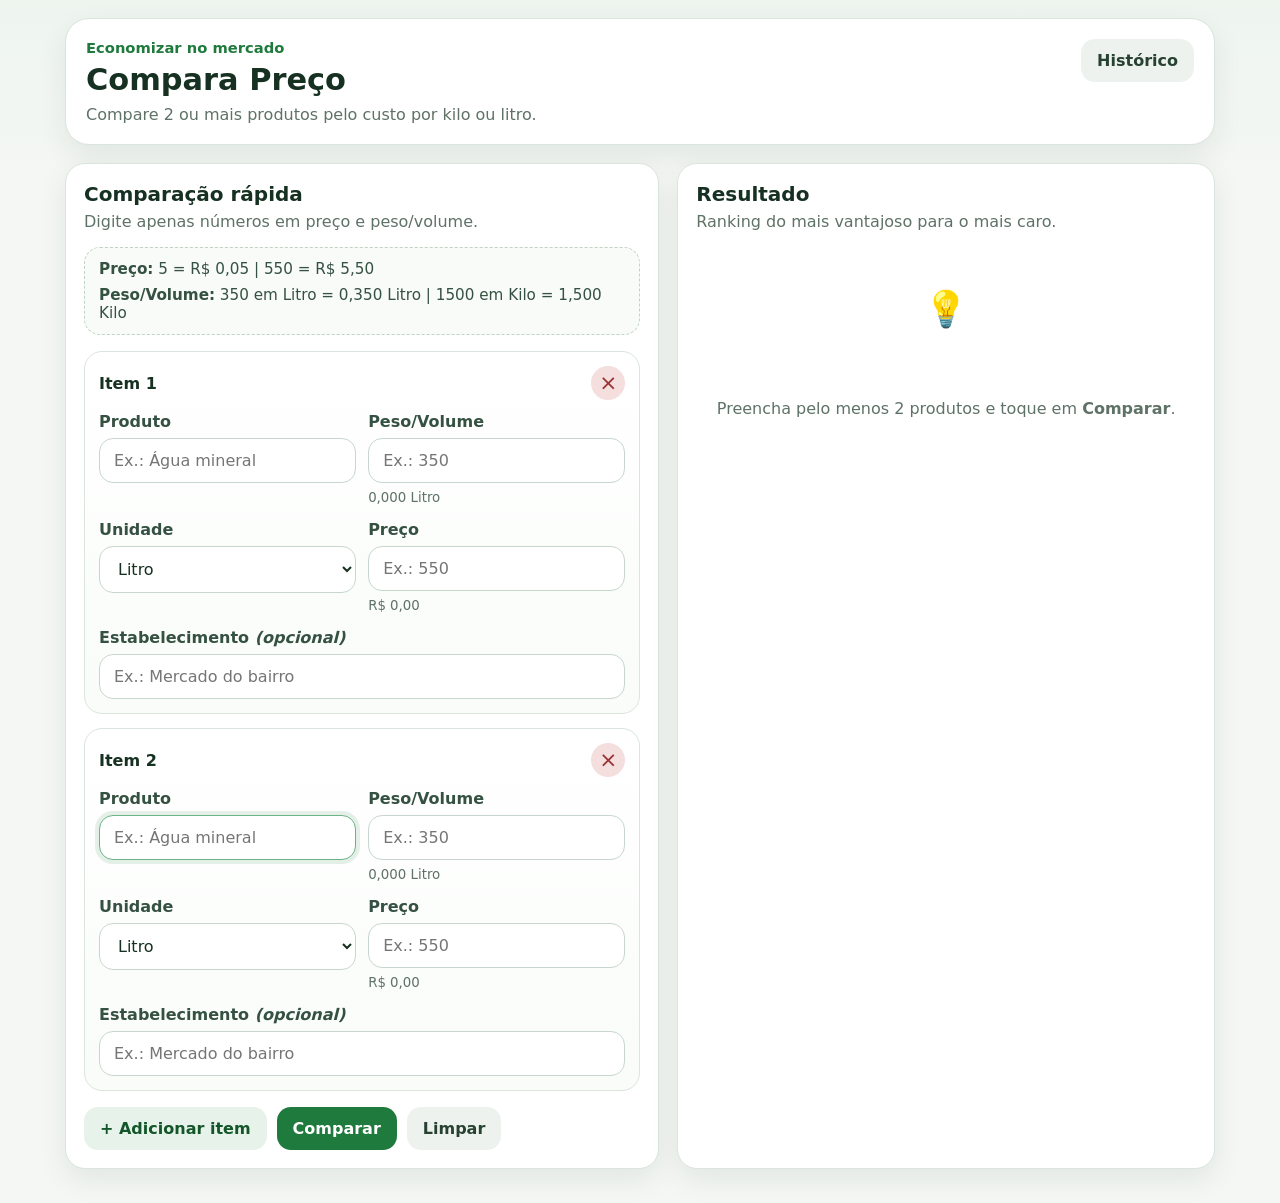
==== index.html @ 4f336dd3 "Primeira versao do comparador de preco" ====
<!DOCTYPE html>
<html lang="pt-BR">
<head>
  <meta charset="UTF-8">
  <meta name="viewport" content="width=device-width, initial-scale=1.0">
  <title>Compara Preço</title>
  <meta name="theme-color" content="#1f7a3d">
  <meta name="description" content="Compare preços por kilo ou litro e economize no mercado.">
  <link rel="manifest" href="manifest.json">
  <link rel="icon" href="icons/icon-192.png">
  <link rel="apple-touch-icon" href="icons/icon-192.png">
  <link rel="stylesheet" href="style.css">
</head>
<body>
  <div class="app-shell">
    <header class="topbar">
      <div>
        <p class="eyebrow">Economizar no mercado</p>
        <h1>Compara Preço</h1>
        <p class="subtitle">Compare 2 ou mais produtos pelo custo por kilo ou litro.</p>
      </div>
      <div class="topbar-actions">
        <a class="ghost-btn" href="history.html">Histórico</a>
        <button id="installBtn" class="primary-btn hidden" type="button">Instalar app</button>
      </div>
    </header>

    <main class="main-grid">
      <section class="panel form-panel">
        <div class="section-head">
          <h2>Comparação rápida</h2>
          <p>Digite apenas números em preço e peso/volume.</p>
        </div>

        <div class="info-strip">
          <span><strong>Preço:</strong> 5 = R$ 0,05 | 550 = R$ 5,50</span>
          <span><strong>Peso/Volume:</strong> 350 em Litro = 0,350 Litro | 1500 em Kilo = 1,500 Kilo</span>
        </div>

        <form id="comparisonForm">
          <div id="itemsContainer" class="items-container"></div>

          <div class="form-actions">
            <button id="addItemBtn" class="secondary-btn" type="button">+ Adicionar item</button>
            <button class="primary-btn" type="submit">Comparar</button>
            <button id="clearBtn" class="ghost-btn" type="button">Limpar</button>
          </div>
        </form>
      </section>

      <section class="panel result-panel">
        <div class="section-head">
          <h2>Resultado</h2>
          <p>Ranking do mais vantajoso para o mais caro.</p>
        </div>
        <div id="emptyState" class="empty-state">
          <div class="empty-icon">💡</div>
          <p>Preencha pelo menos 2 produtos e toque em <strong>Comparar</strong>.</p>
        </div>
        <div id="resultsContainer" class="results-list"></div>
      </section>
    </main>
  </div>

  <template id="itemTemplate">
    <article class="item-card">
      <div class="item-header">
        <h3 class="item-title">Produto</h3>
        <button type="button" class="remove-btn" title="Remover item">×</button>
      </div>

      <div class="field-grid">
        <label class="field">
          <span>Produto</span>
          <input class="product-name" type="text" maxlength="80" placeholder="Ex.: Água mineral" required>
        </label>

        <label class="field">
          <span>Peso/Volume</span>
          <input class="raw-amount only-digits" type="text" inputmode="numeric" placeholder="Ex.: 350" required>
          <small class="hint preview-amount">0,000 Litro</small>
        </label>

        <label class="field">
          <span>Unidade</span>
          <select class="unit-select">
            <option value="litro">Litro</option>
            <option value="kilo">Kilo</option>
          </select>
        </label>

        <label class="field">
          <span>Preço</span>
          <input class="raw-price only-digits" type="text" inputmode="numeric" placeholder="Ex.: 550" required>
          <small class="hint preview-price">R$ 0,00</small>
        </label>

        <label class="field full-row">
          <span>Estabelecimento <em>(opcional)</em></span>
          <input class="store-name" type="text" maxlength="80" placeholder="Ex.: Mercado do bairro">
        </label>
      </div>
    </article>
  </template>

  <script src="storage.js"></script>
  <script src="app.js"></script>
</body>
</html>
---- style.css ----
:root{
  --bg:#f4f7f4;
  --card:#ffffff;
  --card-alt:#f8fbf8;
  --text:#163021;
  --muted:#5f7267;
  --line:#d9e5dd;
  --primary:#1f7a3d;
  --primary-dark:#125629;
  --warning:#f0b429;
  --danger:#d64545;
  --shadow:0 10px 30px rgba(15, 35, 20, 0.08);
  --radius:20px;
}

*{box-sizing:border-box}
body{
  margin:0;
  font-family: system-ui, -apple-system, "Segoe UI", Roboto, Arial, sans-serif;
  background:linear-gradient(180deg,#eef5ef 0%, var(--bg) 180px);
  color:var(--text);
}
a{text-decoration:none;color:inherit}
button,input,select{font:inherit}
.app-shell{
  width:min(1150px, calc(100% - 24px));
  margin:0 auto;
  padding:18px 0 34px;
}
.topbar{
  display:flex;
  justify-content:space-between;
  gap:16px;
  align-items:flex-start;
  background:var(--card);
  border:1px solid var(--line);
  border-radius:24px;
  padding:20px;
  box-shadow:var(--shadow);
}
.eyebrow{
  margin:0 0 6px;
  color:var(--primary);
  font-weight:700;
  font-size:.92rem;
}
h1{margin:0;font-size:1.9rem}
.subtitle{
  margin:8px 0 0;
  color:var(--muted);
}
.topbar-actions{
  display:flex;
  gap:10px;
  flex-wrap:wrap;
  align-items:center;
}
.main-grid{
  display:grid;
  grid-template-columns:1.05fr .95fr;
  gap:18px;
  margin-top:18px;
}
.panel{
  background:var(--card);
  border:1px solid var(--line);
  border-radius:var(--radius);
  box-shadow:var(--shadow);
}
.form-panel,.result-panel,.history-toolbar,.history-card{
  padding:18px;
}
.section-head h2{
  margin:0;
  font-size:1.25rem;
}
.section-head p{
  margin:6px 0 0;
  color:var(--muted);
}
.info-strip{
  margin:16px 0;
  display:grid;
  gap:8px;
  background:var(--card-alt);
  border:1px dashed #bfd4c4;
  border-radius:16px;
  padding:12px 14px;
  color:#355141;
  font-size:.95rem;
}
.items-container{
  display:grid;
  gap:14px;
}
.item-card{
  background:linear-gradient(180deg, #ffffff 0%, #f9fcf9 100%);
  border:1px solid var(--line);
  border-radius:18px;
  padding:14px;
}
.item-header{
  display:flex;
  justify-content:space-between;
  align-items:center;
  gap:10px;
  margin-bottom:12px;
}
.item-title{
  margin:0;
  font-size:1rem;
}
.remove-btn{
  width:34px;
  height:34px;
  border:none;
  background:#f4dede;
  color:#933;
  border-radius:999px;
  cursor:pointer;
  font-size:1.35rem;
  line-height:1;
}
.field-grid{
  display:grid;
  grid-template-columns:repeat(2,minmax(0,1fr));
  gap:12px;
}
.field{
  display:flex;
  flex-direction:column;
  gap:7px;
}
.field span{
  font-weight:600;
  color:#355141;
}
.field input,.field select{
  width:100%;
  border:1px solid #c7d7cd;
  background:#fff;
  color:var(--text);
  border-radius:14px;
  padding:12px 14px;
  outline:none;
}
.field input:focus,.field select:focus{
  border-color:#6cb387;
  box-shadow:0 0 0 4px rgba(31, 122, 61, 0.11);
}
.field .hint{
  color:var(--muted);
  min-height:18px;
}
.full-row{grid-column:1 / -1}
.form-actions{
  display:flex;
  gap:10px;
  flex-wrap:wrap;
  margin-top:16px;
}
.primary-btn,.secondary-btn,.ghost-btn,.danger-btn{
  border:none;
  border-radius:14px;
  padding:12px 16px;
  cursor:pointer;
  font-weight:700;
}
.primary-btn{background:var(--primary); color:#fff}
.primary-btn:hover{background:var(--primary-dark)}
.secondary-btn{background:#e7f2ea;color:var(--primary-dark)}
.ghost-btn{background:#eef2ef;color:#274231}
.danger-btn{background:#fbe7e7;color:#942d2d}
.hidden{display:none !important}
.empty-state{
  display:grid;
  place-items:center;
  text-align:center;
  padding:30px 18px;
  color:var(--muted);
  min-height:260px;
}
.empty-icon{font-size:2.2rem}
.results-list{
  display:grid;
  gap:12px;
}
.result-card{
  border-radius:18px;
  padding:16px;
  border:1px solid var(--line);
}
.result-top{
  display:flex;
  justify-content:space-between;
  gap:10px;
  align-items:flex-start;
}
.result-top h3{
  margin:0;
  font-size:1.08rem;
}
.rank-pill{
  padding:7px 11px;
  border-radius:999px;
  font-weight:800;
  font-size:.9rem;
  white-space:nowrap;
}
.meta-list{
  display:grid;
  gap:7px;
  margin-top:12px;
  color:#2e4a39;
}
.meta-list strong{font-weight:800}
.savings{
  margin-top:10px;
  padding-top:10px;
  border-top:1px dashed rgba(0,0,0,.12);
  display:grid;
  gap:5px;
  font-weight:700;
}
.history-layout{
  display:grid;
  gap:16px;
  margin-top:18px;
}
.toolbar-grid{
  display:grid;
  grid-template-columns:1fr auto;
  gap:12px;
  align-items:end;
}
.toolbar-buttons{
  display:flex;
  gap:10px;
  flex-wrap:wrap;
}
.history-list{
  display:grid;
  gap:14px;
}
.history-card{
  background:var(--card);
  border:1px solid var(--line);
  border-radius:20px;
  box-shadow:var(--shadow);
}
.history-header{
  display:flex;
  justify-content:space-between;
  gap:10px;
  align-items:flex-start;
}
.history-header h3{
  margin:0 0 5px;
}
.history-sub{
  color:var(--muted);
  font-size:.95rem;
}
.summary-grid{
  display:grid;
  grid-template-columns:repeat(3, minmax(0,1fr));
  gap:10px;
  margin:14px 0;
}
.summary-box{
  background:var(--card-alt);
  border:1px solid var(--line);
  border-radius:16px;
  padding:12px;
}
.summary-box .label{
  color:var(--muted);
  font-size:.9rem;
}
.summary-box .value{
  margin-top:5px;
  font-weight:800;
}
details{
  border-top:1px dashed var(--line);
  padding-top:12px;
}
details summary{
  cursor:pointer;
  font-weight:700;
  color:#274231;
}
.history-items{
  display:grid;
  gap:10px;
  margin-top:12px;
}
.history-item{
  border:1px solid var(--line);
  border-radius:16px;
  padding:12px;
  background:#fcfefd;
}
.history-item.best{
  border-color:#8fcb9e;
  background:#effaf1;
}
.badge{
  display:inline-block;
  margin-bottom:8px;
  background:#dff4e4;
  color:#1f7a3d;
  padding:5px 9px;
  border-radius:999px;
  font-weight:800;
  font-size:.85rem;
}
.install-note{
  margin-top:14px;
  background:#eef7f0;
  border:1px solid #d6e7da;
  border-radius:14px;
  padding:12px;
  color:#355141;
}
@media (max-width: 900px){
  .main-grid{grid-template-columns:1fr}
  .toolbar-grid{grid-template-columns:1fr}
  .summary-grid{grid-template-columns:1fr}
}
@media (max-width: 640px){
  .app-shell{width:min(100% - 16px, 100%); padding-top:12px}
  .topbar{padding:16px; border-radius:20px; flex-direction:column}
  h1{font-size:1.55rem}
  .field-grid{grid-template-columns:1fr}
  .form-actions,.topbar-actions,.toolbar-buttons{display:grid; grid-template-columns:1fr}
  .primary-btn,.secondary-btn,.ghost-btn,.danger-btn{width:100%}
}
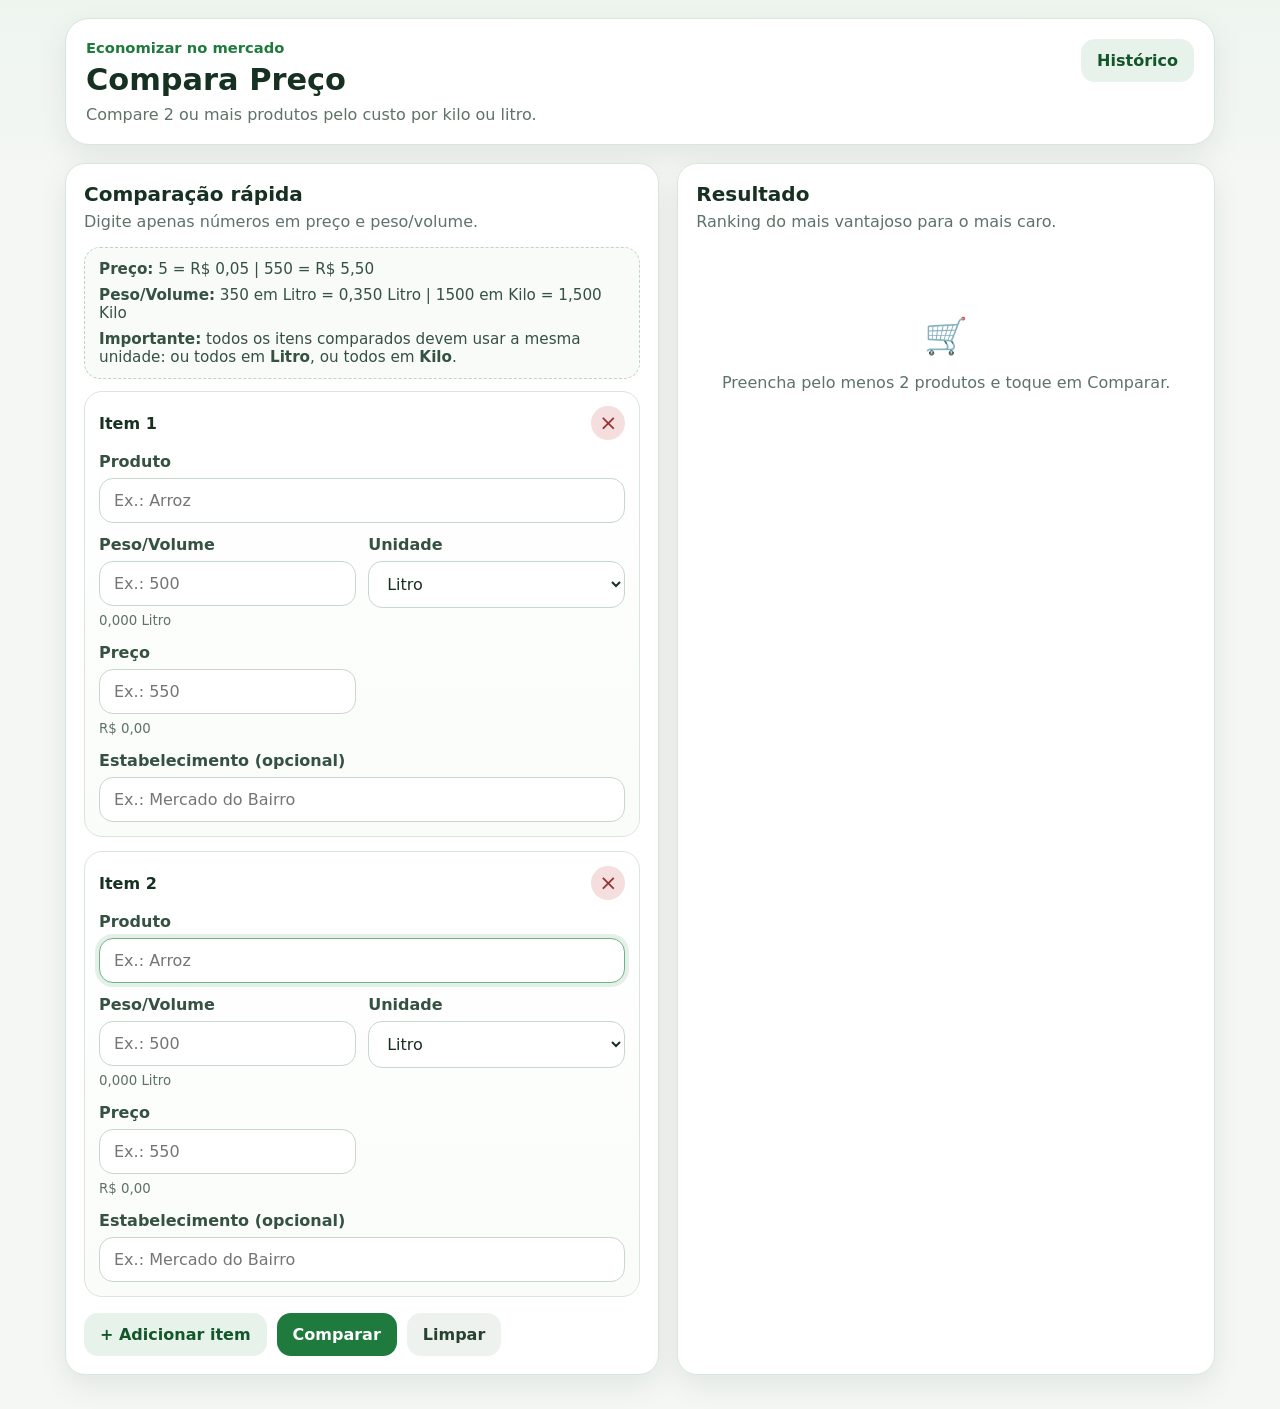
==== commit f947faf2: "Validação de unidade igual na comparação" ====
--- a/index.html
+++ b/index.html
@@ -1,15 +1,21 @@
 <!DOCTYPE html>
 <html lang="pt-BR">
 <head>
-  <meta charset="UTF-8">
-  <meta name="viewport" content="width=device-width, initial-scale=1.0">
+  <meta charset="UTF-8" />
+  <meta
+    name="viewport"
+    content="width=device-width, initial-scale=1.0, viewport-fit=cover"
+  />
   <title>Compara Preço</title>
-  <meta name="theme-color" content="#1f7a3d">
-  <meta name="description" content="Compare preços por kilo ou litro e economize no mercado.">
-  <link rel="manifest" href="manifest.json">
-  <link rel="icon" href="icons/icon-192.png">
-  <link rel="apple-touch-icon" href="icons/icon-192.png">
-  <link rel="stylesheet" href="style.css">
+
+  <meta name="theme-color" content="#1f7a3d" />
+  <meta
+    name="description"
+    content="Compare produtos por kilo ou litro e economize no mercado."
+  />
+
+  <link rel="manifest" href="manifest.json" />
+  <link rel="stylesheet" href="style.css" />
 </head>
 <body>
   <div class="app-shell">
@@ -17,11 +23,16 @@
       <div>
         <p class="eyebrow">Economizar no mercado</p>
         <h1>Compara Preço</h1>
-        <p class="subtitle">Compare 2 ou mais produtos pelo custo por kilo ou litro.</p>
+        <p class="subtitle">
+          Compare 2 ou mais produtos pelo custo por kilo ou litro.
+        </p>
       </div>
+
       <div class="topbar-actions">
-        <a class="ghost-btn" href="history.html">Histórico</a>
-        <button id="installBtn" class="primary-btn hidden" type="button">Instalar app</button>
+        <a class="secondary-btn" href="history.html">Histórico</a>
+        <button id="installBtn" class="primary-btn hidden" type="button">
+          Instalar app
+        </button>
       </div>
     </header>
 
@@ -29,19 +40,33 @@
       <section class="panel form-panel">
         <div class="section-head">
           <h2>Comparação rápida</h2>
-          <p>Digite apenas números em preço e peso/volume.</p>
+          <p>
+            Digite apenas números em preço e peso/volume.
+          </p>
         </div>
 
         <div class="info-strip">
-          <span><strong>Preço:</strong> 5 = R$ 0,05 | 550 = R$ 5,50</span>
-          <span><strong>Peso/Volume:</strong> 350 em Litro = 0,350 Litro | 1500 em Kilo = 1,500 Kilo</span>
+          <div><strong>Preço:</strong> 5 = R$ 0,05 | 550 = R$ 5,50</div>
+          <div>
+            <strong>Peso/Volume:</strong> 350 em Litro = 0,350 Litro |
+            1500 em Kilo = 1,500 Kilo
+          </div>
+          <div>
+            <strong>Importante:</strong> todos os itens comparados devem usar a
+            mesma unidade: ou todos em <strong>Litro</strong>, ou todos em
+            <strong>Kilo</strong>.
+          </div>
         </div>
+
+        <div id="unitError" class="alert-box hidden" role="alert"></div>
 
         <form id="comparisonForm">
           <div id="itemsContainer" class="items-container"></div>
 
           <div class="form-actions">
-            <button id="addItemBtn" class="secondary-btn" type="button">+ Adicionar item</button>
+            <button id="addItemBtn" class="secondary-btn" type="button">
+              + Adicionar item
+            </button>
             <button class="primary-btn" type="submit">Comparar</button>
             <button id="clearBtn" class="ghost-btn" type="button">Limpar</button>
           </div>
@@ -53,10 +78,14 @@
           <h2>Resultado</h2>
           <p>Ranking do mais vantajoso para o mais caro.</p>
         </div>
+
         <div id="emptyState" class="empty-state">
-          <div class="empty-icon">💡</div>
-          <p>Preencha pelo menos 2 produtos e toque em <strong>Comparar</strong>.</p>
+          <div>
+            <div class="empty-icon">🛒</div>
+            <p>Preencha pelo menos 2 produtos e toque em Comparar.</p>
+          </div>
         </div>
+
         <div id="resultsContainer" class="results-list"></div>
       </section>
     </main>
@@ -66,18 +95,30 @@
     <article class="item-card">
       <div class="item-header">
         <h3 class="item-title">Produto</h3>
-        <button type="button" class="remove-btn" title="Remover item">×</button>
+        <button type="button" class="remove-btn" aria-label="Remover item">×</button>
       </div>
 
       <div class="field-grid">
-        <label class="field">
+        <label class="field full-row">
           <span>Produto</span>
-          <input class="product-name" type="text" maxlength="80" placeholder="Ex.: Água mineral" required>
+          <input
+            type="text"
+            class="product-name"
+            placeholder="Ex.: Arroz"
+            maxlength="100"
+          />
         </label>
 
         <label class="field">
           <span>Peso/Volume</span>
-          <input class="raw-amount only-digits" type="text" inputmode="numeric" placeholder="Ex.: 350" required>
+          <input
+            type="text"
+            class="raw-amount"
+            inputmode="numeric"
+            pattern="[0-9]*"
+            placeholder="Ex.: 500"
+            maxlength="10"
+          />
           <small class="hint preview-amount">0,000 Litro</small>
         </label>
 
@@ -91,13 +132,25 @@
 
         <label class="field">
           <span>Preço</span>
-          <input class="raw-price only-digits" type="text" inputmode="numeric" placeholder="Ex.: 550" required>
+          <input
+            type="text"
+            class="raw-price"
+            inputmode="numeric"
+            pattern="[0-9]*"
+            placeholder="Ex.: 550"
+            maxlength="12"
+          />
           <small class="hint preview-price">R$ 0,00</small>
         </label>
 
         <label class="field full-row">
-          <span>Estabelecimento <em>(opcional)</em></span>
-          <input class="store-name" type="text" maxlength="80" placeholder="Ex.: Mercado do bairro">
+          <span>Estabelecimento (opcional)</span>
+          <input
+            type="text"
+            class="store-name"
+            placeholder="Ex.: Mercado do Bairro"
+            maxlength="120"
+          />
         </label>
       </div>
     </article>
@@ -106,4 +159,4 @@
   <script src="storage.js"></script>
   <script src="app.js"></script>
 </body>
-</html>
+</html>
--- a/style.css
+++ b/style.css
@@ -1,4 +1,3 @@
-
 :root{
   --bg:#f4f7f4;
   --card:#ffffff;
@@ -10,24 +9,30 @@
   --primary-dark:#125629;
   --warning:#f0b429;
   --danger:#d64545;
+  --danger-bg:#fff2f2;
+  --danger-line:#f1b5b5;
   --shadow:0 10px 30px rgba(15, 35, 20, 0.08);
   --radius:20px;
 }
 
 *{box-sizing:border-box}
+
 body{
   margin:0;
-  font-family: system-ui, -apple-system, "Segoe UI", Roboto, Arial, sans-serif;
+  font-family:system-ui,-apple-system,"Segoe UI",Roboto,Arial,sans-serif;
   background:linear-gradient(180deg,#eef5ef 0%, var(--bg) 180px);
   color:var(--text);
 }
+
 a{text-decoration:none;color:inherit}
 button,input,select{font:inherit}
+
 .app-shell{
   width:min(1150px, calc(100% - 24px));
   margin:0 auto;
   padding:18px 0 34px;
 }
+
 .topbar{
   display:flex;
   justify-content:space-between;
@@ -39,48 +44,58 @@
   padding:20px;
   box-shadow:var(--shadow);
 }
+
 .eyebrow{
   margin:0 0 6px;
   color:var(--primary);
   font-weight:700;
   font-size:.92rem;
 }
+
 h1{margin:0;font-size:1.9rem}
+
 .subtitle{
   margin:8px 0 0;
   color:var(--muted);
 }
+
 .topbar-actions{
   display:flex;
   gap:10px;
   flex-wrap:wrap;
   align-items:center;
 }
+
 .main-grid{
   display:grid;
   grid-template-columns:1.05fr .95fr;
   gap:18px;
   margin-top:18px;
 }
+
 .panel{
   background:var(--card);
   border:1px solid var(--line);
   border-radius:var(--radius);
   box-shadow:var(--shadow);
 }
+
 .form-panel,.result-panel,.history-toolbar,.history-card{
   padding:18px;
 }
+
 .section-head h2{
   margin:0;
   font-size:1.25rem;
 }
+
 .section-head p{
   margin:6px 0 0;
   color:var(--muted);
 }
+
 .info-strip{
-  margin:16px 0;
+  margin:16px 0 12px;
   display:grid;
   gap:8px;
   background:var(--card-alt);
@@ -90,16 +105,30 @@
   color:#355141;
   font-size:.95rem;
 }
+
+.alert-box{
+  margin:0 0 14px;
+  padding:12px 14px;
+  border:1px solid var(--danger-line);
+  background:var(--danger-bg);
+  color:#8a1f1f;
+  border-radius:14px;
+  font-weight:700;
+  line-height:1.4;
+}
+
 .items-container{
   display:grid;
   gap:14px;
 }
+
 .item-card{
   background:linear-gradient(180deg, #ffffff 0%, #f9fcf9 100%);
   border:1px solid var(--line);
   border-radius:18px;
   padding:14px;
 }
+
 .item-header{
   display:flex;
   justify-content:space-between;
@@ -107,10 +136,12 @@
   gap:10px;
   margin-bottom:12px;
 }
+
 .item-title{
   margin:0;
   font-size:1rem;
 }
+
 .remove-btn{
   width:34px;
   height:34px;
@@ -122,21 +153,26 @@
   font-size:1.35rem;
   line-height:1;
 }
+
 .field-grid{
   display:grid;
   grid-template-columns:repeat(2,minmax(0,1fr));
   gap:12px;
 }
+
 .field{
   display:flex;
   flex-direction:column;
   gap:7px;
 }
+
 .field span{
   font-weight:600;
   color:#355141;
 }
-.field input,.field select{
+
+.field input,
+.field select{
   width:100%;
   border:1px solid #c7d7cd;
   background:#fff;
@@ -145,21 +181,27 @@
   padding:12px 14px;
   outline:none;
 }
-.field input:focus,.field select:focus{
+
+.field input:focus,
+.field select:focus{
   border-color:#6cb387;
   box-shadow:0 0 0 4px rgba(31, 122, 61, 0.11);
 }
+
 .field .hint{
   color:var(--muted);
   min-height:18px;
 }
+
 .full-row{grid-column:1 / -1}
+
 .form-actions{
   display:flex;
   gap:10px;
   flex-wrap:wrap;
   margin-top:16px;
 }
+
 .primary-btn,.secondary-btn,.ghost-btn,.danger-btn{
   border:none;
   border-radius:14px;
@@ -167,12 +209,15 @@
   cursor:pointer;
   font-weight:700;
 }
+
 .primary-btn{background:var(--primary); color:#fff}
 .primary-btn:hover{background:var(--primary-dark)}
 .secondary-btn{background:#e7f2ea;color:var(--primary-dark)}
 .ghost-btn{background:#eef2ef;color:#274231}
 .danger-btn{background:#fbe7e7;color:#942d2d}
+
 .hidden{display:none !important}
+
 .empty-state{
   display:grid;
   place-items:center;
@@ -181,26 +226,32 @@
   color:var(--muted);
   min-height:260px;
 }
+
 .empty-icon{font-size:2.2rem}
+
 .results-list{
   display:grid;
   gap:12px;
 }
+
 .result-card{
   border-radius:18px;
   padding:16px;
   border:1px solid var(--line);
 }
+
 .result-top{
   display:flex;
   justify-content:space-between;
   gap:10px;
   align-items:flex-start;
 }
+
 .result-top h3{
   margin:0;
   font-size:1.08rem;
 }
+
 .rank-pill{
   padding:7px 11px;
   border-radius:999px;
@@ -208,13 +259,16 @@
   font-size:.9rem;
   white-space:nowrap;
 }
+
 .meta-list{
   display:grid;
   gap:7px;
   margin-top:12px;
   color:#2e4a39;
 }
+
 .meta-list strong{font-weight:800}
+
 .savings{
   margin-top:10px;
   padding-top:10px;
@@ -223,89 +277,107 @@
   gap:5px;
   font-weight:700;
 }
+
 .history-layout{
   display:grid;
   gap:16px;
   margin-top:18px;
 }
+
 .toolbar-grid{
   display:grid;
   grid-template-columns:1fr auto;
   gap:12px;
   align-items:end;
 }
+
 .toolbar-buttons{
   display:flex;
   gap:10px;
   flex-wrap:wrap;
 }
+
 .history-list{
   display:grid;
   gap:14px;
 }
+
 .history-card{
   background:var(--card);
   border:1px solid var(--line);
   border-radius:20px;
   box-shadow:var(--shadow);
 }
+
 .history-header{
   display:flex;
   justify-content:space-between;
   gap:10px;
   align-items:flex-start;
 }
+
 .history-header h3{
   margin:0 0 5px;
 }
+
 .history-sub{
   color:var(--muted);
   font-size:.95rem;
 }
+
 .summary-grid{
   display:grid;
   grid-template-columns:repeat(3, minmax(0,1fr));
   gap:10px;
   margin:14px 0;
 }
+
 .summary-box{
   background:var(--card-alt);
   border:1px solid var(--line);
   border-radius:16px;
   padding:12px;
 }
+
 .summary-box .label{
   color:var(--muted);
   font-size:.9rem;
 }
+
 .summary-box .value{
   margin-top:5px;
   font-weight:800;
 }
+
 details{
   border-top:1px dashed var(--line);
   padding-top:12px;
 }
+
 details summary{
   cursor:pointer;
   font-weight:700;
   color:#274231;
 }
+
 .history-items{
   display:grid;
   gap:10px;
   margin-top:12px;
 }
+
 .history-item{
   border:1px solid var(--line);
   border-radius:16px;
   padding:12px;
   background:#fcfefd;
 }
+
 .history-item.best{
   border-color:#8fcb9e;
   background:#effaf1;
 }
+
 .badge{
   display:inline-block;
   margin-bottom:8px;
@@ -316,6 +388,7 @@
   font-weight:800;
   font-size:.85rem;
 }
+
 .install-note{
   margin-top:14px;
   background:#eef7f0;
@@ -324,16 +397,33 @@
   padding:12px;
   color:#355141;
 }
+
 @media (max-width: 900px){
   .main-grid{grid-template-columns:1fr}
   .toolbar-grid{grid-template-columns:1fr}
   .summary-grid{grid-template-columns:1fr}
 }
+
 @media (max-width: 640px){
-  .app-shell{width:min(100% - 16px, 100%); padding-top:12px}
-  .topbar{padding:16px; border-radius:20px; flex-direction:column}
+  .app-shell{
+    width:min(100% - 16px, 100%);
+    padding-top:12px;
+  }
+
+  .topbar{
+    padding:16px;
+    border-radius:20px;
+    flex-direction:column;
+  }
+
   h1{font-size:1.55rem}
   .field-grid{grid-template-columns:1fr}
-  .form-actions,.topbar-actions,.toolbar-buttons{display:grid; grid-template-columns:1fr}
-  .primary-btn,.secondary-btn,.ghost-btn,.danger-btn{width:100%}
-}
+  .form-actions,.topbar-actions,.toolbar-buttons{
+    display:grid;
+    grid-template-columns:1fr;
+  }
+
+  .primary-btn,.secondary-btn,.ghost-btn,.danger-btn{
+    width:100%;
+  }
+}
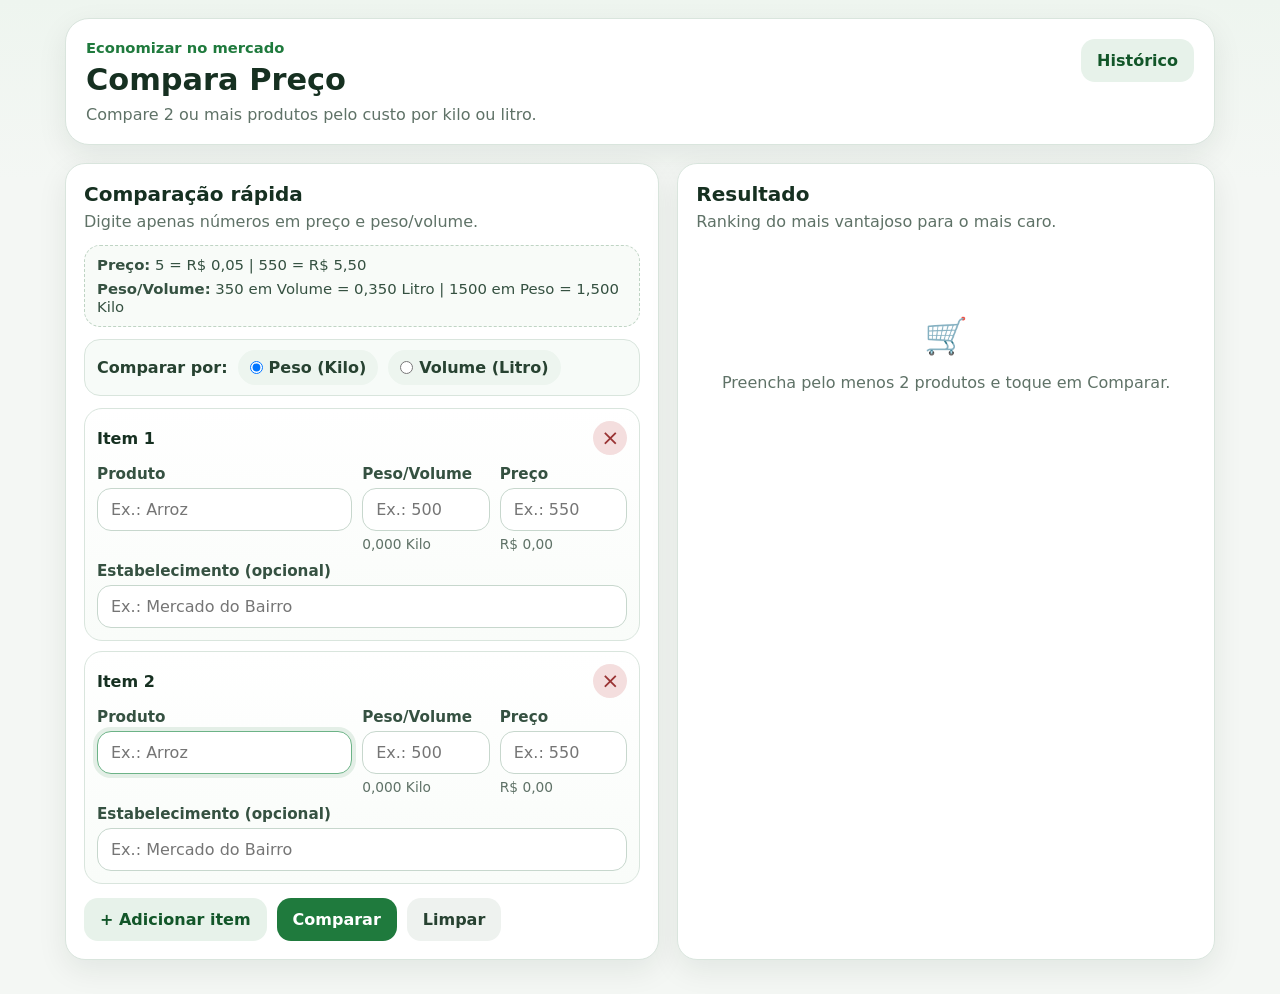
==== commit b6aa8b7f: "Melhora layout da comparacao e unidade global" ====
--- a/index.html
+++ b/index.html
@@ -48,19 +48,26 @@
         <div class="info-strip">
           <div><strong>Preço:</strong> 5 = R$ 0,05 | 550 = R$ 5,50</div>
           <div>
-            <strong>Peso/Volume:</strong> 350 em Litro = 0,350 Litro |
-            1500 em Kilo = 1,500 Kilo
-          </div>
-          <div>
-            <strong>Importante:</strong> todos os itens comparados devem usar a
-            mesma unidade: ou todos em <strong>Litro</strong>, ou todos em
-            <strong>Kilo</strong>.
+            <strong>Peso/Volume:</strong> 350 em Volume = 0,350 Litro |
+            1500 em Peso = 1,500 Kilo
           </div>
         </div>
 
-        <div id="unitError" class="alert-box hidden" role="alert"></div>
+        <form id="comparisonForm">
+          <div class="comparison-type-row">
+            <div class="comparison-type-label">Comparar por:</div>
 
-        <form id="comparisonForm">
+            <label class="type-option">
+              <input type="radio" name="comparisonType" value="kilo" checked />
+              <span>Peso (Kilo)</span>
+            </label>
+
+            <label class="type-option">
+              <input type="radio" name="comparisonType" value="litro" />
+              <span>Volume (Litro)</span>
+            </label>
+          </div>
+
           <div id="itemsContainer" class="items-container"></div>
 
           <div class="form-actions">
@@ -94,12 +101,12 @@
   <template id="itemTemplate">
     <article class="item-card">
       <div class="item-header">
-        <h3 class="item-title">Produto</h3>
+        <h3 class="item-title">Item</h3>
         <button type="button" class="remove-btn" aria-label="Remover item">×</button>
       </div>
 
-      <div class="field-grid">
-        <label class="field full-row">
+      <div class="field-grid compact-grid">
+        <label class="field product-field">
           <span>Produto</span>
           <input
             type="text"
@@ -109,7 +116,7 @@
           />
         </label>
 
-        <label class="field">
+        <label class="field amount-field">
           <span>Peso/Volume</span>
           <input
             type="text"
@@ -119,18 +126,10 @@
             placeholder="Ex.: 500"
             maxlength="10"
           />
-          <small class="hint preview-amount">0,000 Litro</small>
+          <small class="hint preview-amount">0,000 Kilo</small>
         </label>
 
-        <label class="field">
-          <span>Unidade</span>
-          <select class="unit-select">
-            <option value="litro">Litro</option>
-            <option value="kilo">Kilo</option>
-          </select>
-        </label>
-
-        <label class="field">
+        <label class="field price-field">
           <span>Preço</span>
           <input
             type="text"
--- a/style.css
+++ b/style.css
@@ -7,10 +7,6 @@
   --line:#d9e5dd;
   --primary:#1f7a3d;
   --primary-dark:#125629;
-  --warning:#f0b429;
-  --danger:#d64545;
-  --danger-bg:#fff2f2;
-  --danger-line:#f1b5b5;
   --shadow:0 10px 30px rgba(15, 35, 20, 0.08);
   --radius:20px;
 }
@@ -52,7 +48,10 @@
   font-size:.92rem;
 }
 
-h1{margin:0;font-size:1.9rem}
+h1{
+  margin:0;
+  font-size:1.9rem;
+}
 
 .subtitle{
   margin:8px 0 0;
@@ -80,7 +79,10 @@
   box-shadow:var(--shadow);
 }
 
-.form-panel,.result-panel,.history-toolbar,.history-card{
+.form-panel,
+.result-panel,
+.history-toolbar,
+.history-card{
   padding:18px;
 }
 
@@ -95,38 +97,60 @@
 }
 
 .info-strip{
-  margin:16px 0 12px;
-  display:grid;
-  gap:8px;
+  margin:14px 0 12px;
+  display:grid;
+  gap:6px;
   background:var(--card-alt);
   border:1px dashed #bfd4c4;
   border-radius:16px;
-  padding:12px 14px;
+  padding:10px 12px;
   color:#355141;
-  font-size:.95rem;
-}
-
-.alert-box{
-  margin:0 0 14px;
-  padding:12px 14px;
-  border:1px solid var(--danger-line);
-  background:var(--danger-bg);
-  color:#8a1f1f;
-  border-radius:14px;
+  font-size:.93rem;
+}
+
+.comparison-type-row{
+  display:flex;
+  align-items:center;
+  gap:10px;
+  flex-wrap:wrap;
+  margin-bottom:12px;
+  padding:10px 12px;
+  background:#f7fbf8;
+  border:1px solid var(--line);
+  border-radius:16px;
+}
+
+.comparison-type-label{
   font-weight:700;
-  line-height:1.4;
+  color:#274231;
+}
+
+.type-option{
+  display:flex;
+  align-items:center;
+  gap:6px;
+  padding:8px 12px;
+  border-radius:999px;
+  background:#edf5ef;
+  color:#274231;
+  font-weight:600;
+  cursor:pointer;
+}
+
+.type-option input{
+  margin:0;
 }
 
 .items-container{
   display:grid;
-  gap:14px;
+  gap:10px;
 }
 
 .item-card{
   background:linear-gradient(180deg, #ffffff 0%, #f9fcf9 100%);
   border:1px solid var(--line);
   border-radius:18px;
-  padding:14px;
+  padding:12px;
 }
 
 .item-header{
@@ -134,7 +158,7 @@
   justify-content:space-between;
   align-items:center;
   gap:10px;
-  margin-bottom:12px;
+  margin-bottom:10px;
 }
 
 .item-title{
@@ -156,19 +180,24 @@
 
 .field-grid{
   display:grid;
-  grid-template-columns:repeat(2,minmax(0,1fr));
-  gap:12px;
+  gap:10px;
+}
+
+.compact-grid{
+  grid-template-columns:2fr 1fr 1fr;
+  align-items:start;
 }
 
 .field{
   display:flex;
   flex-direction:column;
-  gap:7px;
+  gap:5px;
 }
 
 .field span{
   font-weight:600;
   color:#355141;
+  font-size:.95rem;
 }
 
 .field input,
@@ -178,7 +207,7 @@
   background:#fff;
   color:var(--text);
   border-radius:14px;
-  padding:12px 14px;
+  padding:11px 13px;
   outline:none;
 }
 
@@ -190,19 +219,25 @@
 
 .field .hint{
   color:var(--muted);
-  min-height:18px;
-}
-
-.full-row{grid-column:1 / -1}
+  min-height:16px;
+  font-size:.86rem;
+}
+
+.full-row{
+  grid-column:1 / -1;
+}
 
 .form-actions{
   display:flex;
   gap:10px;
   flex-wrap:wrap;
-  margin-top:16px;
-}
-
-.primary-btn,.secondary-btn,.ghost-btn,.danger-btn{
+  margin-top:14px;
+}
+
+.primary-btn,
+.secondary-btn,
+.ghost-btn,
+.danger-btn{
   border:none;
   border-radius:14px;
   padding:12px 16px;
@@ -210,13 +245,33 @@
   font-weight:700;
 }
 
-.primary-btn{background:var(--primary); color:#fff}
-.primary-btn:hover{background:var(--primary-dark)}
-.secondary-btn{background:#e7f2ea;color:var(--primary-dark)}
-.ghost-btn{background:#eef2ef;color:#274231}
-.danger-btn{background:#fbe7e7;color:#942d2d}
-
-.hidden{display:none !important}
+.primary-btn{
+  background:var(--primary);
+  color:#fff;
+}
+
+.primary-btn:hover{
+  background:var(--primary-dark);
+}
+
+.secondary-btn{
+  background:#e7f2ea;
+  color:var(--primary-dark);
+}
+
+.ghost-btn{
+  background:#eef2ef;
+  color:#274231;
+}
+
+.danger-btn{
+  background:#fbe7e7;
+  color:#942d2d;
+}
+
+.hidden{
+  display:none !important;
+}
 
 .empty-state{
   display:grid;
@@ -227,7 +282,9 @@
   min-height:260px;
 }
 
-.empty-icon{font-size:2.2rem}
+.empty-icon{
+  font-size:2.2rem;
+}
 
 .results-list{
   display:grid;
@@ -263,11 +320,13 @@
 .meta-list{
   display:grid;
   gap:7px;
-  margin-top:12px;
+  margin-top:10px;
   color:#2e4a39;
 }
 
-.meta-list strong{font-weight:800}
+.meta-list strong{
+  font-weight:800;
+}
 
 .savings{
   margin-top:10px;
@@ -276,117 +335,6 @@
   display:grid;
   gap:5px;
   font-weight:700;
-}
-
-.history-layout{
-  display:grid;
-  gap:16px;
-  margin-top:18px;
-}
-
-.toolbar-grid{
-  display:grid;
-  grid-template-columns:1fr auto;
-  gap:12px;
-  align-items:end;
-}
-
-.toolbar-buttons{
-  display:flex;
-  gap:10px;
-  flex-wrap:wrap;
-}
-
-.history-list{
-  display:grid;
-  gap:14px;
-}
-
-.history-card{
-  background:var(--card);
-  border:1px solid var(--line);
-  border-radius:20px;
-  box-shadow:var(--shadow);
-}
-
-.history-header{
-  display:flex;
-  justify-content:space-between;
-  gap:10px;
-  align-items:flex-start;
-}
-
-.history-header h3{
-  margin:0 0 5px;
-}
-
-.history-sub{
-  color:var(--muted);
-  font-size:.95rem;
-}
-
-.summary-grid{
-  display:grid;
-  grid-template-columns:repeat(3, minmax(0,1fr));
-  gap:10px;
-  margin:14px 0;
-}
-
-.summary-box{
-  background:var(--card-alt);
-  border:1px solid var(--line);
-  border-radius:16px;
-  padding:12px;
-}
-
-.summary-box .label{
-  color:var(--muted);
-  font-size:.9rem;
-}
-
-.summary-box .value{
-  margin-top:5px;
-  font-weight:800;
-}
-
-details{
-  border-top:1px dashed var(--line);
-  padding-top:12px;
-}
-
-details summary{
-  cursor:pointer;
-  font-weight:700;
-  color:#274231;
-}
-
-.history-items{
-  display:grid;
-  gap:10px;
-  margin-top:12px;
-}
-
-.history-item{
-  border:1px solid var(--line);
-  border-radius:16px;
-  padding:12px;
-  background:#fcfefd;
-}
-
-.history-item.best{
-  border-color:#8fcb9e;
-  background:#effaf1;
-}
-
-.badge{
-  display:inline-block;
-  margin-bottom:8px;
-  background:#dff4e4;
-  color:#1f7a3d;
-  padding:5px 9px;
-  border-radius:999px;
-  font-weight:800;
-  font-size:.85rem;
 }
 
 .install-note{
@@ -399,9 +347,18 @@
 }
 
 @media (max-width: 900px){
-  .main-grid{grid-template-columns:1fr}
-  .toolbar-grid{grid-template-columns:1fr}
-  .summary-grid{grid-template-columns:1fr}
+  .main-grid{
+    grid-template-columns:1fr;
+  }
+
+  .compact-grid{
+    grid-template-columns:1fr 1fr;
+  }
+
+  .product-field,
+  .full-row{
+    grid-column:1 / -1;
+  }
 }
 
 @media (max-width: 640px){
@@ -416,14 +373,34 @@
     flex-direction:column;
   }
 
-  h1{font-size:1.55rem}
-  .field-grid{grid-template-columns:1fr}
-  .form-actions,.topbar-actions,.toolbar-buttons{
+  h1{
+    font-size:1.55rem;
+  }
+
+  .compact-grid{
+    grid-template-columns:1fr 1fr;
+    gap:8px;
+  }
+
+  .product-field,
+  .full-row{
+    grid-column:1 / -1;
+  }
+
+  .field input{
+    padding:10px 12px;
+  }
+
+  .form-actions,
+  .topbar-actions{
     display:grid;
     grid-template-columns:1fr;
   }
 
-  .primary-btn,.secondary-btn,.ghost-btn,.danger-btn{
+  .primary-btn,
+  .secondary-btn,
+  .ghost-btn,
+  .danger-btn{
     width:100%;
   }
 }
